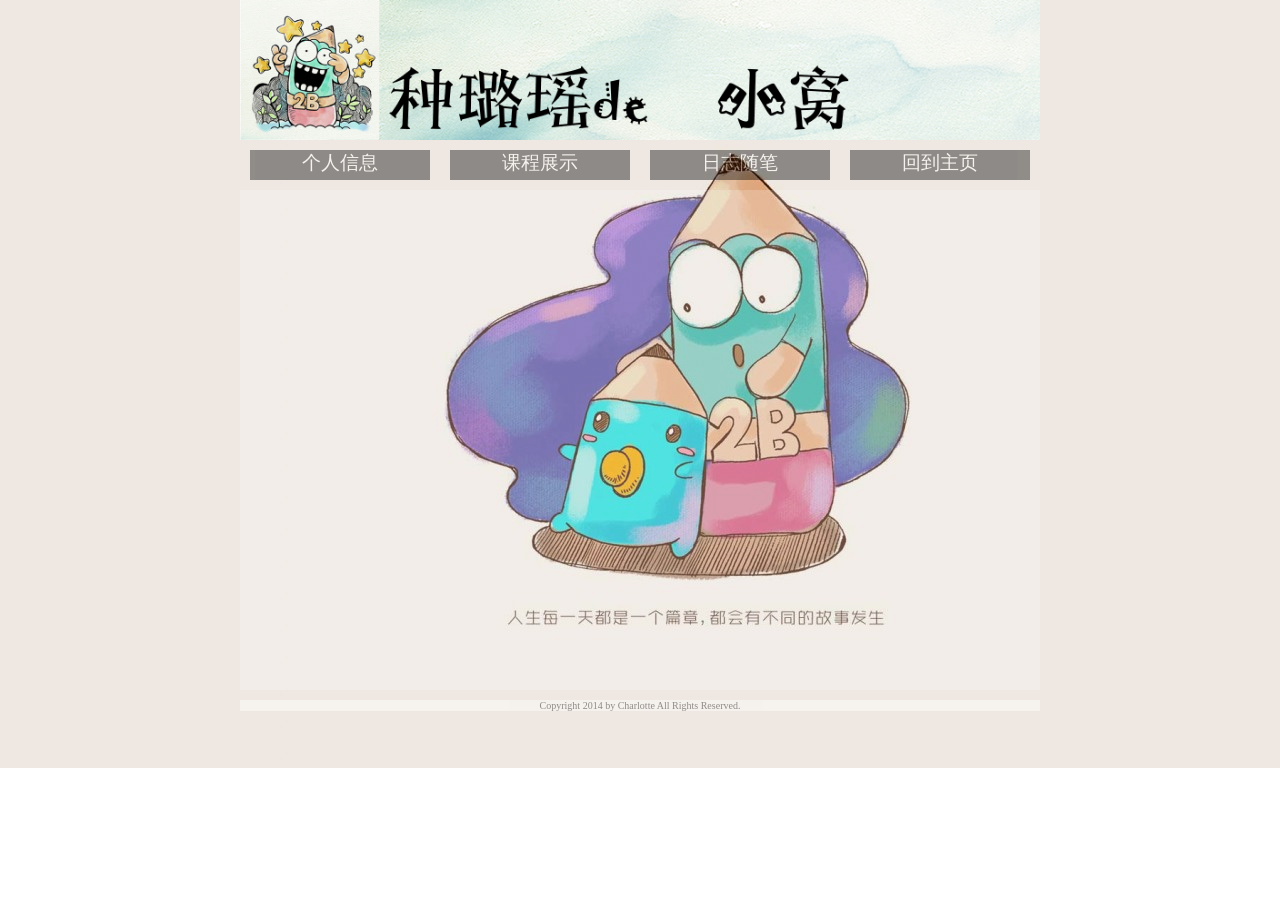
==== index.html @ 27cf4379 "no message" ====
<!DOCTYPE html>
<html>
<head>
	<title> My Page </title>
	<style>
		body
		{
			margin: 0px;
			padding: 0px;
			border: 0px;
			background-image: url(img/5.jpg);
			background-repeat: no-repeat;
			background-attachment: fixed;
		}
		div #container
		{
			margin: 0px;
			padding: 0px;
			width: 800px;
			height: 1200px;
			background: white;
			opacity: 0.4;
		}
		div #header
		{
			background-color:#999;
			margin: 0px;
			padding: 0px;
			width: 800px;
			height: 140px;
		}
		div #head
		{
			clear:both;
			color: white;
			margin-left: 0px;
			padding-top: 0px;
			border: 0px;
			font-family:"΢���ź�";
			font-size:26px;
			text-align:left;
		}
		div #contents
		{
			height: auto;
			margin: 0px;
			width: 800px;
		}
		div #nav
		{
			float: left;
			margin: 10px; 
			height: 30px;
			width: 180px;
			background: black;
			font-family: Verdana, Geneva, sans-serif;
			opacity: 0.4;
		}
		
		div #body
		{
			clear: both;
			height: 500px;
			color: black;
			margin-left: 0px;
			margin-right: 0px;
			width: 800px;
			text-align: left;
			font-size: 22px;
			background:rgba(255,255,255,0.2);
		}
		div #foot
		{
			color: black;
			font-family:"΢���ź�";
			font-size:10px;
			width: 800px;
			background: white;
			opacity: 0.4;
		}
		#nav a 
		{
			font-size: 19px;
			font-family: "΢���ź�";
			font-style: italic;
			font-style: normal;
			text-decoration:none;
			vertical-align: middle;
		}
    </style>
<meta charset="gb2312">
</head>
<body alink="#FFFFFF" vlink="#FFFFFF" link="#FFFFFF">
	<div id="container" align="center">
		<div id= "header">
    		<div id= "head">
        		<img src="img/7.jpg" height="140" width="800">
        	</div>
    	</div>
		<div id= "contents" align="center">
    		<div id="nav" align="center">
        		<a href="index1.html">������Ϣ</a>
        	</div>
        	<div id="nav"align="center">
            	<a href="index2.html">�γ�չʾ</a>
        	</div>
        	<div id="nav"align="center">
            	<a href="index3.html">��־���</a>
        	</div>
         	<div id="nav"align="center">
            	<a href="index.html">�ص���ҳ</a>
        	</div>
        </div>
		<div id="body">
      	</div>
        <div id="foot" align="center">
    		<p>Copyright 2014 by Charlotte All Rights Reserved.</p>
	</div>	
</body>
</html>
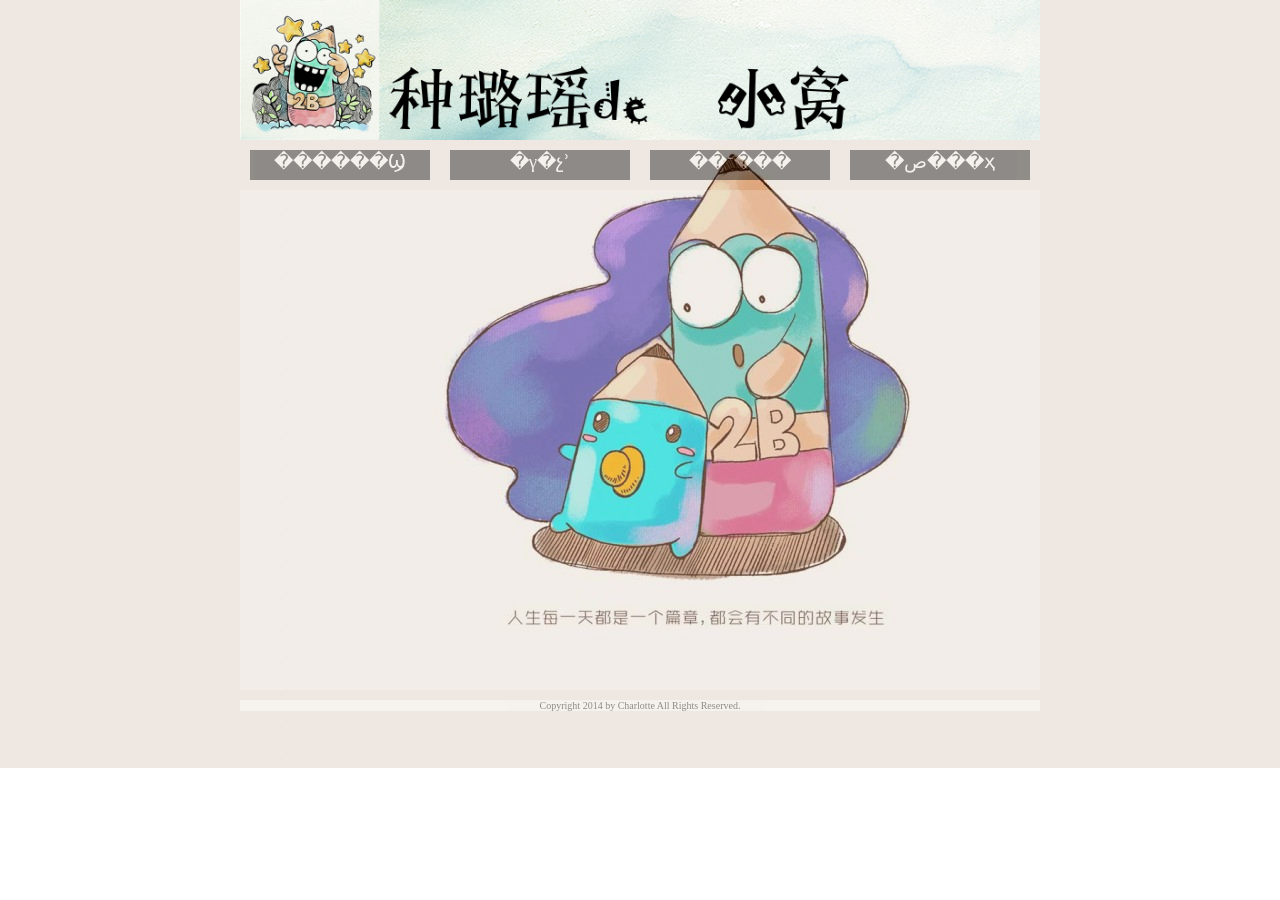
==== commit b6a54d5c: "no message" ====
--- a/index.html
+++ b/index.html
@@ -88,7 +88,8 @@
 			vertical-align: middle;
 		}
     </style>
-<meta charset="gb2312">
+    <meta charset="utf-8">
+    <meta charset="gb2312">
 </head>
 <body alink="#FFFFFF" vlink="#FFFFFF" link="#FFFFFF">
 	<div id="container" align="center">
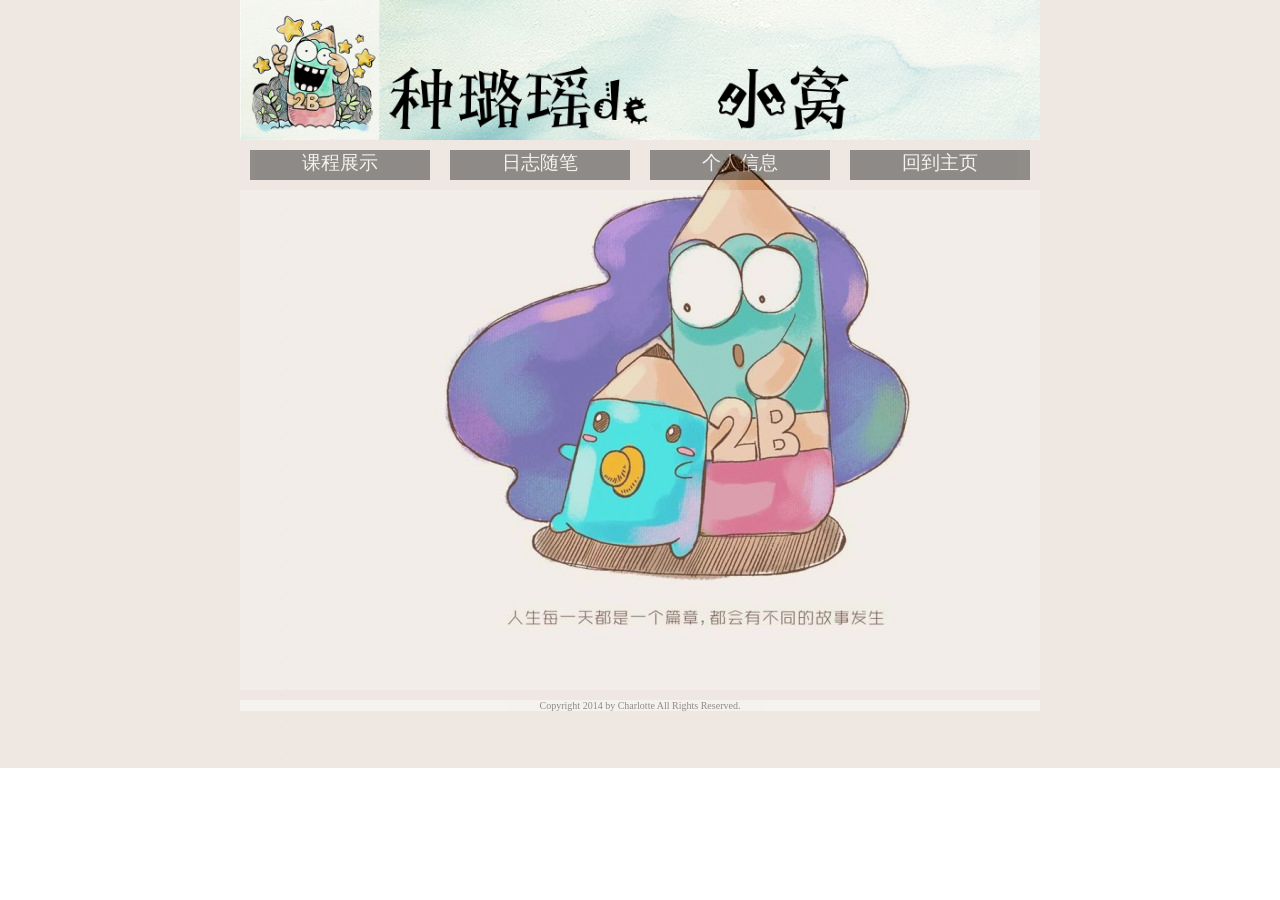
==== commit 1bf21382: "no message" ====
--- a/index.html
+++ b/index.html
@@ -36,7 +36,7 @@
 			margin-left: 0px;
 			padding-top: 0px;
 			border: 0px;
-			font-family:"΢���ź�";
+			font-family:"微软雅黑";
 			font-size:26px;
 			text-align:left;
 		}
@@ -72,7 +72,7 @@
 		div #foot
 		{
 			color: black;
-			font-family:"΢���ź�";
+			font-family:"微软雅黑";
 			font-size:10px;
 			width: 800px;
 			background: white;
@@ -81,7 +81,7 @@
 		#nav a 
 		{
 			font-size: 19px;
-			font-family: "΢���ź�";
+			font-family: "微软雅黑";
 			font-style: italic;
 			font-style: normal;
 			text-decoration:none;
@@ -99,17 +99,17 @@
         	</div>
     	</div>
 		<div id= "contents" align="center">
-    		<div id="nav" align="center">
-        		<a href="index1.html">������Ϣ</a>
+        	<div id="nav"align="center">
+            	<a href="index2.html">课程展示</a>
         	</div>
         	<div id="nav"align="center">
-            	<a href="index2.html">�γ�չʾ</a>
+            	<a href="index3.html">日志随笔</a>
         	</div>
-        	<div id="nav"align="center">
-            	<a href="index3.html">��־���</a>
+            <div id="nav" align="center">
+        		<a href="index1.html">个人信息</a>
         	</div>
          	<div id="nav"align="center">
-            	<a href="index.html">�ص���ҳ</a>
+            	<a href="index.html">回到主页</a>
         	</div>
         </div>
 		<div id="body">
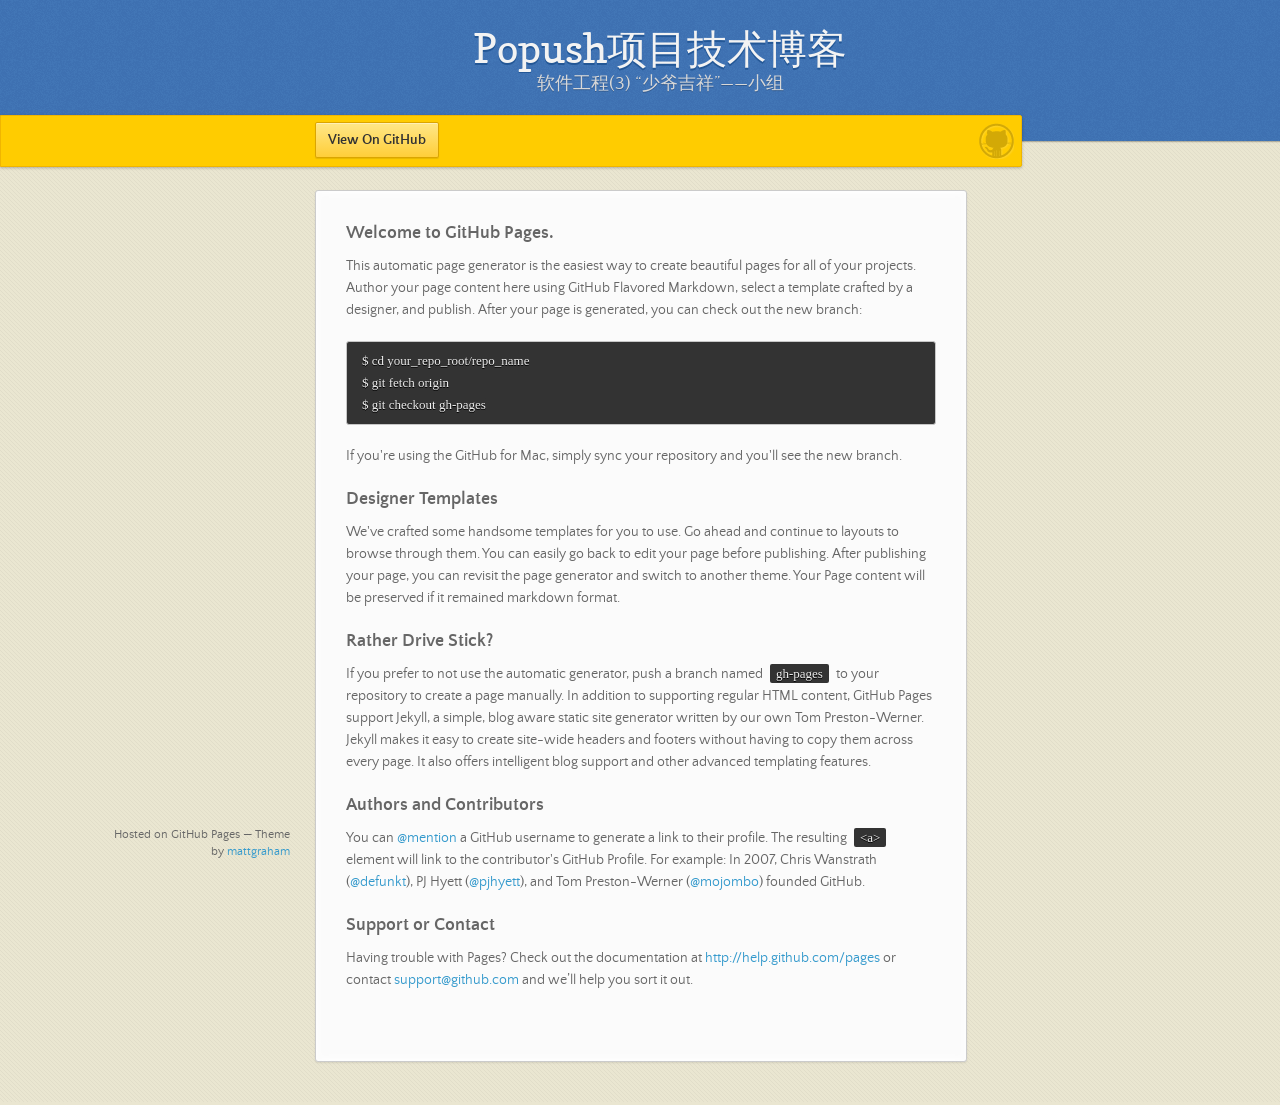
==== commit 8ebe6397: "Replace master branch with page content via GitHub" ====
--- a/index.html
+++ b/index.html
@@ -1,124 +1,74 @@
-<!DOCTYPE html>
+<!doctype html>
 <html>
-<head>
-	<title> My Page </title>
-	<style>
-		body
-		{
-			margin: 0px;
-			padding: 0px;
-			border: 0px;
-			background-image: url(img/5.jpg);
-			background-repeat: no-repeat;
-			background-attachment: fixed;
-		}
-		div #container
-		{
-			margin: 0px;
-			padding: 0px;
-			width: 800px;
-			height: 1200px;
-			background: white;
-			opacity: 0.4;
-		}
-		div #header
-		{
-			background-color:#999;
-			margin: 0px;
-			padding: 0px;
-			width: 800px;
-			height: 140px;
-		}
-		div #head
-		{
-			clear:both;
-			color: white;
-			margin-left: 0px;
-			padding-top: 0px;
-			border: 0px;
-			font-family:"微软雅黑";
-			font-size:26px;
-			text-align:left;
-		}
-		div #contents
-		{
-			height: auto;
-			margin: 0px;
-			width: 800px;
-		}
-		div #nav
-		{
-			float: left;
-			margin: 10px; 
-			height: 30px;
-			width: 180px;
-			background: black;
-			font-family: Verdana, Geneva, sans-serif;
-			opacity: 0.4;
-		}
-		
-		div #body
-		{
-			clear: both;
-			height: 500px;
-			color: black;
-			margin-left: 0px;
-			margin-right: 0px;
-			width: 800px;
-			text-align: left;
-			font-size: 22px;
-			background:rgba(255,255,255,0.2);
-		}
-		div #foot
-		{
-			color: black;
-			font-family:"微软雅黑";
-			font-size:10px;
-			width: 800px;
-			background: white;
-			opacity: 0.4;
-		}
-		#nav a 
-		{
-			font-size: 19px;
-			font-family: "微软雅黑";
-			font-style: italic;
-			font-style: normal;
-			text-decoration:none;
-			vertical-align: middle;
-		}
-    </style>
+  <head>
     <meta charset="utf-8">
-    <meta charset="gb2312">
-</head>
-<body alink="#FFFFFF" vlink="#FFFFFF" link="#FFFFFF">
-	<div id="container" align="center">
-		<div id= "header">
-    		<div id= "head">
-        		<img src="img/7.jpg" height="140" width="800">
-        	</div>
-    	</div>
-		<div id= "contents" align="center">
-        	<div id="nav"align="center">
-            	<a href="index2.html">课程展示</a>
-        	</div>
-        	<div id="nav"align="center">
-            	<a href="index3.html">日志随笔</a>
-        	</div>
-            <div id="nav" align="center">
-        		<a href="index1.html">个人信息</a>
-        	</div>
-         	<div id="nav"align="center">
-            	<a href="index.html">回到主页</a>
-        	</div>
-        </div>
-		<div id="body">
-      	</div>
-        <div id="foot" align="center">
-    		<p>Copyright 2014 by Charlotte All Rights Reserved.</p>
-	</div>	
-</body>
-</html>
+    <meta http-equiv="X-UA-Compatible" content="chrome=1">
+    <title>Popush项目技术博客 by cocolotte</title>
+    <link rel="stylesheet" href="stylesheets/styles.css">
+    <link rel="stylesheet" href="stylesheets/pygment_trac.css">
+    <script src="https://ajax.googleapis.com/ajax/libs/jquery/1.7.1/jquery.min.js"></script>
+    <script src="javascripts/main.js"></script>
+    <!--[if lt IE 9]>
+      <script src="//html5shiv.googlecode.com/svn/trunk/html5.js"></script>
+    <![endif]-->
+    <meta name="viewport" content="width=device-width, initial-scale=1, user-scalable=no">
 
+  </head>
+  <body>
 
+      <header>
+        <h1>Popush项目技术博客</h1>
+        <p>软件工程(3)    “少爷吉祥”——小组</p>
+      </header>
 
+      <div id="banner">
+        <span id="logo"></span>
+
+        <a href="https://github.com/cocolotte" class="button fork"><strong>View On GitHub</strong></a>
+      </div><!-- end banner -->
+
+    <div class="wrapper">
+      <nav>
+        <ul></ul>
+      </nav>
+      <section>
+        <h3>
+<a name="welcome-to-github-pages" class="anchor" href="#welcome-to-github-pages"><span class="octicon octicon-link"></span></a>Welcome to GitHub Pages.</h3>
+
+<p>This automatic page generator is the easiest way to create beautiful pages for all of your projects. Author your page content here using GitHub Flavored Markdown, select a template crafted by a designer, and publish. After your page is generated, you can check out the new branch:</p>
+
+<pre><code>$ cd your_repo_root/repo_name
+$ git fetch origin
+$ git checkout gh-pages
+</code></pre>
+
+<p>If you're using the GitHub for Mac, simply sync your repository and you'll see the new branch.</p>
+
+<h3>
+<a name="designer-templates" class="anchor" href="#designer-templates"><span class="octicon octicon-link"></span></a>Designer Templates</h3>
+
+<p>We've crafted some handsome templates for you to use. Go ahead and continue to layouts to browse through them. You can easily go back to edit your page before publishing. After publishing your page, you can revisit the page generator and switch to another theme. Your Page content will be preserved if it remained markdown format.</p>
+
+<h3>
+<a name="rather-drive-stick" class="anchor" href="#rather-drive-stick"><span class="octicon octicon-link"></span></a>Rather Drive Stick?</h3>
+
+<p>If you prefer to not use the automatic generator, push a branch named <code>gh-pages</code> to your repository to create a page manually. In addition to supporting regular HTML content, GitHub Pages support Jekyll, a simple, blog aware static site generator written by our own Tom Preston-Werner. Jekyll makes it easy to create site-wide headers and footers without having to copy them across every page. It also offers intelligent blog support and other advanced templating features.</p>
+
+<h3>
+<a name="authors-and-contributors" class="anchor" href="#authors-and-contributors"><span class="octicon octicon-link"></span></a>Authors and Contributors</h3>
+
+<p>You can <a href="https://github.com/blog/821" class="user-mention">@mention</a> a GitHub username to generate a link to their profile. The resulting <code>&lt;a&gt;</code> element will link to the contributor's GitHub Profile. For example: In 2007, Chris Wanstrath (<a href="https://github.com/defunkt" class="user-mention">@defunkt</a>), PJ Hyett (<a href="https://github.com/pjhyett" class="user-mention">@pjhyett</a>), and Tom Preston-Werner (<a href="https://github.com/mojombo" class="user-mention">@mojombo</a>) founded GitHub.</p>
+
+<h3>
+<a name="support-or-contact" class="anchor" href="#support-or-contact"><span class="octicon octicon-link"></span></a>Support or Contact</h3>
+
+<p>Having trouble with Pages? Check out the documentation at <a href="http://help.github.com/pages">http://help.github.com/pages</a> or contact <a href="mailto:support@github.com">support@github.com</a> and we’ll help you sort it out.</p>
+      </section>
+      <footer>
+        <p><small>Hosted on GitHub Pages &mdash; Theme by <a href="https://twitter.com/michigangraham">mattgraham</a></small></p>
+      </footer>
+    </div>
+    <!--[if !IE]><script>fixScale(document);</script><![endif]-->
+    
+  </body>
+</html>
--- a/stylesheets/styles.css
+++ b/stylesheets/styles.css
@@ -0,0 +1,1010 @@
+/*
+Leap Day for GitHub Pages
+by Matt Graham
+*/
+@font-face {
+  font-family: 'Quattrocento Sans';
+  src: url("../fonts/quattrocentosans-bold-webfont.eot");
+  src: url("../fonts/quattrocentosans-bold-webfont.eot?#iefix") format("embedded-opentype"), url("../fonts/quattrocentosans-bold-webfont.woff") format("woff"), url("../fonts/quattrocentosans-bold-webfont.ttf") format("truetype"), url("../fonts/quattrocentosans-bold-webfont.svg#QuattrocentoSansBold") format("svg");
+  font-weight: bold;
+  font-style: normal;
+}
+
+@font-face {
+  font-family: 'Quattrocento Sans';
+  src: url("../fonts/quattrocentosans-bolditalic-webfont.eot");
+  src: url("../fonts/quattrocentosans-bolditalic-webfont.eot?#iefix") format("embedded-opentype"), url("../fonts/quattrocentosans-bolditalic-webfont.woff") format("woff"), url("../fonts/quattrocentosans-bolditalic-webfont.ttf") format("truetype"), url("../fonts/quattrocentosans-bolditalic-webfont.svg#QuattrocentoSansBoldItalic") format("svg");
+  font-weight: bold;
+  font-style: italic;
+}
+
+@font-face {
+  font-family: 'Quattrocento Sans';
+  src: url("../fonts/quattrocentosans-italic-webfont.eot");
+  src: url("../fonts/quattrocentosans-italic-webfont.eot?#iefix") format("embedded-opentype"), url("../fonts/quattrocentosans-italic-webfont.woff") format("woff"), url("../fonts/quattrocentosans-italic-webfont.ttf") format("truetype"), url("../fonts/quattrocentosans-italic-webfont.svg#QuattrocentoSansItalic") format("svg");
+  font-weight: normal;
+  font-style: italic;
+}
+
+@font-face {
+  font-family: 'Quattrocento Sans';
+  src: url("../fonts/quattrocentosans-regular-webfont.eot");
+  src: url("../fonts/quattrocentosans-regular-webfont.eot?#iefix") format("embedded-opentype"), url("../fonts/quattrocentosans-regular-webfont.woff") format("woff"), url("../fonts/quattrocentosans-regular-webfont.ttf") format("truetype"), url("../fonts/quattrocentosans-regular-webfont.svg#QuattrocentoSansRegular") format("svg");
+  font-weight: normal;
+  font-style: normal;
+}
+
+@font-face {
+  font-family: 'Copse';
+  src: url("../fonts/copse-regular-webfont.eot");
+  src: url("../fonts/copse-regular-webfont.eot?#iefix") format("embedded-opentype"), url("../fonts/copse-regular-webfont.woff") format("woff"), url("../fonts/copse-regular-webfont.ttf") format("truetype"), url("../fonts/copse-regular-webfont.svg#CopseRegular") format("svg");
+  font-weight: normal;
+  font-style: normal;
+}
+
+/* normalize.css 2012-02-07T12:37 UTC - http://github.com/necolas/normalize.css */
+/* =============================================================================
+   HTML5 display definitions
+   ========================================================================== */
+/*
+ * Corrects block display not defined in IE6/7/8/9 & FF3
+ */
+article,
+aside,
+details,
+figcaption,
+figure,
+footer,
+header,
+hgroup,
+nav,
+section,
+summary {
+  display: block;
+}
+
+/*
+ * Corrects inline-block display not defined in IE6/7/8/9 & FF3
+ */
+audio,
+canvas,
+video {
+  display: inline-block;
+  *display: inline;
+  *zoom: 1;
+}
+
+/*
+ * Prevents modern browsers from displaying 'audio' without controls
+ */
+audio:not([controls]) {
+  display: none;
+}
+
+/*
+ * Addresses styling for 'hidden' attribute not present in IE7/8/9, FF3, S4
+ * Known issue: no IE6 support
+ */
+[hidden] {
+  display: none;
+}
+
+/* =============================================================================
+   Base
+   ========================================================================== */
+/*
+ * 1. Corrects text resizing oddly in IE6/7 when body font-size is set using em units
+ *    http://clagnut.com/blog/348/#c790
+ * 2. Prevents iOS text size adjust after orientation change, without disabling user zoom
+ *    www.456bereastreet.com/archive/201012/controlling_text_size_in_safari_for_ios_without_disabling_user_zoom/
+ */
+html {
+  font-size: 100%;
+  /* 1 */
+  -webkit-text-size-adjust: 100%;
+  /* 2 */
+  -ms-text-size-adjust: 100%;
+  /* 2 */
+}
+
+/*
+ * Addresses font-family inconsistency between 'textarea' and other form elements.
+ */
+html,
+button,
+input,
+select,
+textarea {
+  font-family: sans-serif;
+}
+
+/*
+ * Addresses margins handled incorrectly in IE6/7
+ */
+body {
+  margin: 0;
+}
+
+/* =============================================================================
+   Links
+   ========================================================================== */
+/*
+ * Addresses outline displayed oddly in Chrome
+ */
+a:focus {
+  outline: thin dotted;
+}
+
+/*
+ * Improves readability when focused and also mouse hovered in all browsers
+ * people.opera.com/patrickl/experiments/keyboard/test
+ */
+a:hover,
+a:active {
+  outline: 0;
+}
+
+/* =============================================================================
+   Typography
+   ========================================================================== */
+/*
+ * Addresses font sizes and margins set differently in IE6/7
+ * Addresses font sizes within 'section' and 'article' in FF4+, Chrome, S5
+ */
+h1 {
+  font-size: 2em;
+  margin: 0.67em 0;
+}
+
+h2 {
+  font-size: 1.5em;
+  margin: 0.83em 0;
+}
+
+h3 {
+  font-size: 1.17em;
+  margin: 1em 0;
+}
+
+h4 {
+  font-size: 1em;
+  margin: 1.33em 0;
+}
+
+h5 {
+  font-size: 0.83em;
+  margin: 1.67em 0;
+}
+
+h6 {
+  font-size: 0.75em;
+  margin: 2.33em 0;
+}
+
+/*
+ * Addresses styling not present in IE7/8/9, S5, Chrome
+ */
+abbr[title] {
+  border-bottom: 1px dotted;
+}
+
+/*
+ * Addresses style set to 'bolder' in FF3+, S4/5, Chrome
+*/
+b,
+strong {
+  font-weight: bold;
+}
+
+blockquote {
+  margin: 1em 40px;
+}
+
+/*
+ * Addresses styling not present in S5, Chrome
+ */
+dfn {
+  font-style: italic;
+}
+
+/*
+ * Addresses styling not present in IE6/7/8/9
+ */
+mark {
+  background: #ff0;
+  color: #000;
+}
+
+/*
+ * Addresses margins set differently in IE6/7
+ */
+p,
+pre {
+  margin: 1em 0;
+}
+
+/*
+ * Corrects font family set oddly in IE6, S4/5, Chrome
+ * en.wikipedia.org/wiki/User:Davidgothberg/Test59
+ */
+pre,
+code,
+kbd,
+samp {
+  font-family: monospace, serif;
+  _font-family: 'courier new', monospace;
+  font-size: 1em;
+}
+
+/*
+ * 1. Addresses CSS quotes not supported in IE6/7
+ * 2. Addresses quote property not supported in S4
+ */
+/* 1 */
+q {
+  quotes: none;
+}
+
+/* 2 */
+q:before,
+q:after {
+  content: '';
+  content: none;
+}
+
+small {
+  font-size: 75%;
+}
+
+/*
+ * Prevents sub and sup affecting line-height in all browsers
+ * gist.github.com/413930
+ */
+sub,
+sup {
+  font-size: 75%;
+  line-height: 0;
+  position: relative;
+  vertical-align: baseline;
+}
+
+sup {
+  top: -0.5em;
+}
+
+sub {
+  bottom: -0.25em;
+}
+
+/* =============================================================================
+   Lists
+   ========================================================================== */
+/*
+ * Addresses margins set differently in IE6/7
+ */
+dl,
+menu,
+ol,
+ul {
+  margin: 1em 0;
+}
+
+dd {
+  margin: 0 0 0 40px;
+}
+
+/*
+ * Addresses paddings set differently in IE6/7
+ */
+menu,
+ol,
+ul {
+  padding: 0 0 0 40px;
+}
+
+/*
+ * Corrects list images handled incorrectly in IE7
+ */
+nav ul,
+nav ol {
+  list-style: none;
+  list-style-image: none;
+}
+
+/* =============================================================================
+   Embedded content
+   ========================================================================== */
+/*
+ * 1. Removes border when inside 'a' element in IE6/7/8/9, FF3
+ * 2. Improves image quality when scaled in IE7
+ *    code.flickr.com/blog/2008/11/12/on-ui-quality-the-little-things-client-side-image-resizing/
+ */
+img {
+  border: 0;
+  /* 1 */
+  -ms-interpolation-mode: bicubic;
+  /* 2 */
+}
+
+/*
+ * Corrects overflow displayed oddly in IE9
+ */
+svg:not(:root) {
+  overflow: hidden;
+}
+
+/* =============================================================================
+   Figures
+   ========================================================================== */
+/*
+ * Addresses margin not present in IE6/7/8/9, S5, O11
+ */
+figure {
+  margin: 0;
+}
+
+/* =============================================================================
+   Forms
+   ========================================================================== */
+/*
+ * Corrects margin displayed oddly in IE6/7
+ */
+form {
+  margin: 0;
+}
+
+/*
+ * Define consistent border, margin, and padding
+ */
+fieldset {
+  border: 1px solid #c0c0c0;
+  margin: 0 2px;
+  padding: 0.35em 0.625em 0.75em;
+}
+
+/*
+ * 1. Corrects color not being inherited in IE6/7/8/9
+ * 2. Corrects text not wrapping in FF3 
+ * 3. Corrects alignment displayed oddly in IE6/7
+ */
+legend {
+  border: 0;
+  /* 1 */
+  padding: 0;
+  white-space: normal;
+  /* 2 */
+  *margin-left: -7px;
+  /* 3 */
+}
+
+/*
+ * 1. Corrects font size not being inherited in all browsers
+ * 2. Addresses margins set differently in IE6/7, FF3+, S5, Chrome
+ * 3. Improves appearance and consistency in all browsers
+ */
+button,
+input,
+select,
+textarea {
+  font-size: 100%;
+  /* 1 */
+  margin: 0;
+  /* 2 */
+  vertical-align: baseline;
+  /* 3 */
+  *vertical-align: middle;
+  /* 3 */
+}
+
+/*
+ * Addresses FF3/4 setting line-height on 'input' using !important in the UA stylesheet
+ */
+button,
+input {
+  line-height: normal;
+  /* 1 */
+}
+
+/*
+ * 1. Improves usability and consistency of cursor style between image-type 'input' and others
+ * 2. Corrects inability to style clickable 'input' types in iOS
+ * 3. Removes inner spacing in IE7 without affecting normal text inputs
+ *    Known issue: inner spacing remains in IE6
+ */
+button,
+input[type="button"],
+input[type="reset"],
+input[type="submit"] {
+  cursor: pointer;
+  /* 1 */
+  -webkit-appearance: button;
+  /* 2 */
+  *overflow: visible;
+  /* 3 */
+}
+
+/*
+ * Re-set default cursor for disabled elements
+ */
+button[disabled],
+input[disabled] {
+  cursor: default;
+}
+
+/*
+ * 1. Addresses box sizing set to content-box in IE8/9
+ * 2. Removes excess padding in IE8/9
+ * 3. Removes excess padding in IE7
+      Known issue: excess padding remains in IE6
+ */
+input[type="checkbox"],
+input[type="radio"] {
+  box-sizing: border-box;
+  /* 1 */
+  padding: 0;
+  /* 2 */
+  *height: 13px;
+  /* 3 */
+  *width: 13px;
+  /* 3 */
+}
+
+/*
+ * 1. Addresses appearance set to searchfield in S5, Chrome
+ * 2. Addresses box-sizing set to border-box in S5, Chrome (include -moz to future-proof)
+ */
+input[type="search"] {
+  -webkit-appearance: textfield;
+  /* 1 */
+  -moz-box-sizing: content-box;
+  -webkit-box-sizing: content-box;
+  /* 2 */
+  box-sizing: content-box;
+}
+
+/*
+ * Removes inner padding and search cancel button in S5, Chrome on OS X
+ */
+input[type="search"]::-webkit-search-decoration,
+input[type="search"]::-webkit-search-cancel-button {
+  -webkit-appearance: none;
+}
+
+/*
+ * Removes inner padding and border in FF3+
+ * www.sitepen.com/blog/2008/05/14/the-devils-in-the-details-fixing-dojos-toolbar-buttons/
+ */
+button::-moz-focus-inner,
+input::-moz-focus-inner {
+  border: 0;
+  padding: 0;
+}
+
+/*
+ * 1. Removes default vertical scrollbar in IE6/7/8/9
+ * 2. Improves readability and alignment in all browsers
+ */
+textarea {
+  overflow: auto;
+  /* 1 */
+  vertical-align: top;
+  /* 2 */
+}
+
+/* =============================================================================
+   Tables
+   ========================================================================== */
+/*
+ * Remove most spacing between table cells
+ */
+table {
+  border-collapse: collapse;
+  border-spacing: 0;
+}
+
+body {
+  font: 14px/22px "Quattrocento Sans", "Helvetica Neue", Helvetica, Arial, sans-serif;
+  color: #666;
+  font-weight: 300;
+  margin: 0px;
+  padding: 0px 0 20px 0px;
+  background: url(../images/body-background.png) #eae6d1;
+}
+
+h1, h2, h3, h4, h5, h6 {
+  color: #333;
+  margin: 0 0 10px;
+}
+
+p, ul, ol, table, pre, dl {
+  margin: 0 0 20px;
+}
+
+h1, h2, h3 {
+  line-height: 1.1;
+}
+
+h1 {
+  font-size: 28px;
+}
+
+h2 {
+  font-size: 24px;
+  color: #393939;
+}
+
+h3, h4, h5, h6 {
+  color: #666666;
+}
+
+h3 {
+  font-size: 18px;
+  line-height: 24px;
+}
+
+a {
+  color: #3399cc;
+  font-weight: 400;
+  text-decoration: none;
+}
+
+a small {
+  font-size: 11px;
+  color: #666;
+  margin-top: -0.6em;
+  display: block;
+}
+
+ul {
+  list-style-image: url("../images/bullet.png");
+}
+
+strong {
+  font-weight: bold;
+  color: #333;
+}
+
+.wrapper {
+  width: 650px;
+  margin: 0 auto;
+  position: relative;
+}
+
+section img {
+  max-width: 100%;
+}
+
+blockquote {
+  border-left: 1px solid #ffcc00;
+  margin: 0;
+  padding: 0 0 0 20px;
+  font-style: italic;
+}
+
+code {
+  font-family: "Lucida Sans", Monaco, Bitstream Vera Sans Mono, Lucida Console, Terminal;
+  font-size: 13px;
+  color: #efefef;
+  text-shadow: 0px 1px 0px #000;
+  margin: 0 4px;
+  padding: 2px 6px;
+  background: #333;
+  -moz-border-radius: 2px;
+  -webkit-border-radius: 2px;
+  -o-border-radius: 2px;
+  -ms-border-radius: 2px;
+  -khtml-border-radius: 2px;
+  border-radius: 2px;
+}
+
+pre {
+  padding: 8px 15px;
+  background: #333333;
+  -moz-border-radius: 3px;
+  -webkit-border-radius: 3px;
+  -o-border-radius: 3px;
+  -ms-border-radius: 3px;
+  -khtml-border-radius: 3px;
+  border-radius: 3px;
+  border: 1px solid #c7c7c7;
+  overflow: auto;
+  overflow-y: hidden;
+}
+pre code {
+  margin: 0px;
+  padding: 0px;
+}
+
+table {
+  width: 100%;
+  border-collapse: collapse;
+}
+
+th {
+  text-align: left;
+  padding: 5px 10px;
+  border-bottom: 1px solid #e5e5e5;
+  color: #444;
+}
+
+td {
+  text-align: left;
+  padding: 5px 10px;
+  border-bottom: 1px solid #e5e5e5;
+  border-right: 1px solid #ffcc00;
+}
+td:first-child {
+  border-left: 1px solid #ffcc00;
+}
+
+hr {
+  border: 0;
+  outline: none;
+  height: 11px;
+  background: transparent url("../images/hr.gif") center center repeat-x;
+  margin: 0 0 20px;
+}
+
+dt {
+  color: #444;
+  font-weight: 700;
+}
+
+header {
+  padding: 25px 20px 40px 20px;
+  margin: 0;
+  position: fixed;
+  top: 0;
+  left: 0;
+  right: 0;
+  width: 100%;
+  text-align: center;
+  background: url(../images/background.png) #4276b6;
+  -moz-box-shadow: 1px 0px 2px rgba(0, 0, 0, 0.75);
+  -webkit-box-shadow: 1px 0px 2px rgba(0, 0, 0, 0.75);
+  -o-box-shadow: 1px 0px 2px rgba(0, 0, 0, 0.75);
+  box-shadow: 1px 0px 2px rgba(0, 0, 0, 0.75);
+  z-index: 99;
+  -webkit-font-smoothing: antialiased;
+  min-height: 76px;
+}
+header h1 {
+  font: 40px/48px "Copse", "Helvetica Neue", Helvetica, Arial, sans-serif;
+  color: #f3f3f3;
+  text-shadow: 0px 2px 0px #235796;
+  margin: 0px;
+  white-space: nowrap;
+  overflow: hidden;
+  text-overflow: ellipsis;
+  -o-text-overflow: ellipsis;
+  -ms-text-overflow: ellipsis;
+}
+header p {
+  color: #d8d8d8;
+  text-shadow: rgba(0, 0, 0, 0.2) 0 1px 0;
+  font-size: 18px;
+  margin: 0px;
+}
+
+#banner {
+  z-index: 100;
+  left: 0;
+  right: 50%;
+  height: 50px;
+  margin-right: -382px;
+  position: fixed;
+  top: 115px;
+  background: #ffcc00;
+  border: 1px solid #f0b500;
+  -moz-box-shadow: 0px 1px 3px rgba(0, 0, 0, 0.25);
+  -webkit-box-shadow: 0px 1px 3px rgba(0, 0, 0, 0.25);
+  -o-box-shadow: 0px 1px 3px rgba(0, 0, 0, 0.25);
+  box-shadow: 0px 1px 3px rgba(0, 0, 0, 0.25);
+  -moz-border-radius: 0px 2px 2px 0px;
+  -webkit-border-radius: 0px 2px 2px 0px;
+  -o-border-radius: 0px 2px 2px 0px;
+  -ms-border-radius: 0px 2px 2px 0px;
+  -khtml-border-radius: 0px 2px 2px 0px;
+  border-radius: 0px 2px 2px 0px;
+  padding-right: 10px;
+}
+#banner .button {
+  border: 1px solid #dba500;
+  background: -webkit-gradient(linear, 50% 0%, 50% 100%, color-stop(0%, #ffe788), color-stop(100%, #ffce38));
+  background: -webkit-linear-gradient(#ffe788, #ffce38);
+  background: -moz-linear-gradient(#ffe788, #ffce38);
+  background: -o-linear-gradient(#ffe788, #ffce38);
+  background: -ms-linear-gradient(#ffe788, #ffce38);
+  background: linear-gradient(#ffe788, #ffce38);
+  -moz-border-radius: 2px;
+  -webkit-border-radius: 2px;
+  -o-border-radius: 2px;
+  -ms-border-radius: 2px;
+  -khtml-border-radius: 2px;
+  border-radius: 2px;
+  -moz-box-shadow: inset 0px 1px 0px rgba(255, 255, 255, 0.4), 0px 1px 1px rgba(0, 0, 0, 0.1);
+  -webkit-box-shadow: inset 0px 1px 0px rgba(255, 255, 255, 0.4), 0px 1px 1px rgba(0, 0, 0, 0.1);
+  -o-box-shadow: inset 0px 1px 0px rgba(255, 255, 255, 0.4), 0px 1px 1px rgba(0, 0, 0, 0.1);
+  box-shadow: inset 0px 1px 0px rgba(255, 255, 255, 0.4), 0px 1px 1px rgba(0, 0, 0, 0.1);
+  background-color: #FFE788;
+  margin-left: 5px;
+  padding: 10px 12px;
+  margin-top: 6px;
+  line-height: 14px;
+  font-size: 14px;
+  color: #333;
+  font-weight: bold;
+  display: inline-block;
+  text-align: center;
+}
+#banner .button:hover {
+  background: -webkit-gradient(linear, 50% 0%, 50% 100%, color-stop(0%, #ffe788), color-stop(100%, #ffe788));
+  background: -webkit-linear-gradient(#ffe788, #ffe788);
+  background: -moz-linear-gradient(#ffe788, #ffe788);
+  background: -o-linear-gradient(#ffe788, #ffe788);
+  background: -ms-linear-gradient(#ffe788, #ffe788);
+  background: linear-gradient(#ffe788, #ffe788);
+  background-color: #ffeca0;
+}
+#banner .fork {
+  position: fixed;
+  left: 50%;
+  margin-left: -325px;
+  padding: 10px 12px;
+  margin-top: 6px;
+  line-height: 14px;
+  font-size: 14px;
+  background-color: #FFE788;
+}
+#banner .downloads {
+  float: right;
+  margin: 0 45px 0 0;
+}
+#banner .downloads span {
+  float: left;
+  line-height: 52px;
+  font-size: 90%;
+  color: #9d7f0d;
+  text-transform: uppercase;
+  text-shadow: rgba(255, 255, 255, 0.2) 0 1px 0;
+}
+#banner ul {
+  list-style: none;
+  height: 40px;
+  padding: 0;
+  float: left;
+  margin-left: 10px;
+}
+#banner ul li {
+  display: inline;
+}
+#banner ul li a.button {
+  background-color: #FFE788;
+}
+#banner #logo {
+  position: absolute;
+  height: 36px;
+  width: 36px;
+  right: 7px;
+  top: 7px;
+  display: block;
+  background: url(../images/octocat-logo.png);
+}
+
+section {
+  width: 590px;
+  padding: 30px 30px 50px 30px;
+  margin: 20px 0;
+  margin-top: 190px;
+  position: relative;
+  background: #fbfbfb;
+  -moz-border-radius: 3px;
+  -webkit-border-radius: 3px;
+  -o-border-radius: 3px;
+  -ms-border-radius: 3px;
+  -khtml-border-radius: 3px;
+  border-radius: 3px;
+  border: 1px solid #cbcbcb;
+  -moz-box-shadow: 0px 1px 2px rgba(0, 0, 0, 0.09), inset 0px 0px 2px 2px rgba(255, 255, 255, 0.5), inset 0 0 5px 5px rgba(255, 255, 255, 0.4);
+  -webkit-box-shadow: 0px 1px 2px rgba(0, 0, 0, 0.09), inset 0px 0px 2px 2px rgba(255, 255, 255, 0.5), inset 0 0 5px 5px rgba(255, 255, 255, 0.4);
+  -o-box-shadow: 0px 1px 2px rgba(0, 0, 0, 0.09), inset 0px 0px 2px 2px rgba(255, 255, 255, 0.5), inset 0 0 5px 5px rgba(255, 255, 255, 0.4);
+  box-shadow: 0px 1px 2px rgba(0, 0, 0, 0.09), inset 0px 0px 2px 2px rgba(255, 255, 255, 0.5), inset 0 0 5px 5px rgba(255, 255, 255, 0.4);
+}
+
+small {
+  font-size: 12px;
+}
+
+nav {
+  width: 230px;
+  position: fixed;
+  top: 220px;
+  left: 50%;
+  margin-left: -580px;
+  text-align: right;
+}
+nav ul {
+  list-style: none;
+  list-style-image: none;
+  font-size: 14px;
+  line-height: 24px;
+}
+nav ul li {
+  padding: 5px 0px;
+  line-height: 16px;
+}
+nav ul li.tag-h1 {
+  font-size: 1.2em;
+}
+nav ul li.tag-h1 a {
+  font-weight: bold;
+  color: #333;
+}
+nav ul li.tag-h2 + .tag-h1 {
+  margin-top: 10px;
+}
+nav ul a {
+  color: #666;
+}
+nav ul a:hover {
+  color: #999;
+}
+
+footer {
+  width: 180px;
+  position: fixed;
+  left: 50%;
+  margin-left: -530px;
+  bottom: 20px;
+  text-align: right;
+  line-height: 16px;
+}
+
+@media print, screen and (max-width: 1060px) {
+  div.wrapper {
+    width: auto;
+    margin: 0;
+  }
+
+  nav {
+    display: none;
+  }
+
+  header, section, footer {
+    float: none;
+  }
+  header h1, section h1, footer h1 {
+    white-space: nowrap;
+    overflow: hidden;
+    text-overflow: ellipsis;
+    -o-text-overflow: ellipsis;
+    -ms-text-overflow: ellipsis;
+  }
+
+  #banner {
+    width: 100%;
+  }
+  #banner .downloads {
+    margin-right: 60px;
+  }
+  #banner #logo {
+    margin-right: 15px;
+  }
+
+  section {
+    border: 1px solid #e5e5e5;
+    border-width: 1px 0;
+    padding: 20px auto;
+    margin: 190px auto 20px;
+    max-width: 600px;
+  }
+
+  footer {
+    text-align: center;
+    margin: 20px auto;
+    position: relative;
+    left: auto;
+    bottom: auto;
+    width: auto;
+  }
+}
+@media print, screen and (max-width: 720px) {
+  body {
+    word-wrap: break-word;
+  }
+
+  header {
+    padding: 20px 20px;
+    margin: 0;
+  }
+  header h1 {
+    font-size: 32px;
+    white-space: nowrap;
+    overflow: hidden;
+    text-overflow: ellipsis;
+    -o-text-overflow: ellipsis;
+    -ms-text-overflow: ellipsis;
+  }
+  header p {
+    display: none;
+  }
+
+  #banner {
+    top: 80px;
+  }
+  #banner .fork {
+    float: left;
+    display: inline-block;
+    margin-left: 0px;
+    position: fixed;
+    left: 20px;
+  }
+
+  section {
+    margin-top: 130px;
+    margin-bottom: 0px;
+    width: auto;
+  }
+
+  header ul, header p.view {
+    position: static;
+  }
+}
+@media print, screen and (max-width: 480px) {
+  header {
+    position: relative;
+    padding: 5px 0px;
+    min-height: 0px;
+  }
+  header h1 {
+    font-size: 24px;
+    white-space: nowrap;
+    overflow: hidden;
+    text-overflow: ellipsis;
+    -o-text-overflow: ellipsis;
+    -ms-text-overflow: ellipsis;
+  }
+
+  section {
+    margin-top: 5px;
+  }
+
+  #banner {
+    display: none;
+  }
+
+  header ul {
+    display: none;
+  }
+}
+@media print {
+  body {
+    padding: 0.4in;
+    font-size: 12pt;
+    color: #444;
+  }
+}
+@media print, screen and (max-height: 680px) {
+  footer {
+    text-align: center;
+    margin: 20px auto;
+    position: relative;
+    left: auto;
+    bottom: auto;
+    width: auto;
+  }
+}
+@media print, screen and (max-height: 480px) {
+  nav {
+    display: none;
+  }
+
+  footer {
+    text-align: center;
+    margin: 20px auto;
+    position: relative;
+    left: auto;
+    bottom: auto;
+    width: auto;
+  }
+}
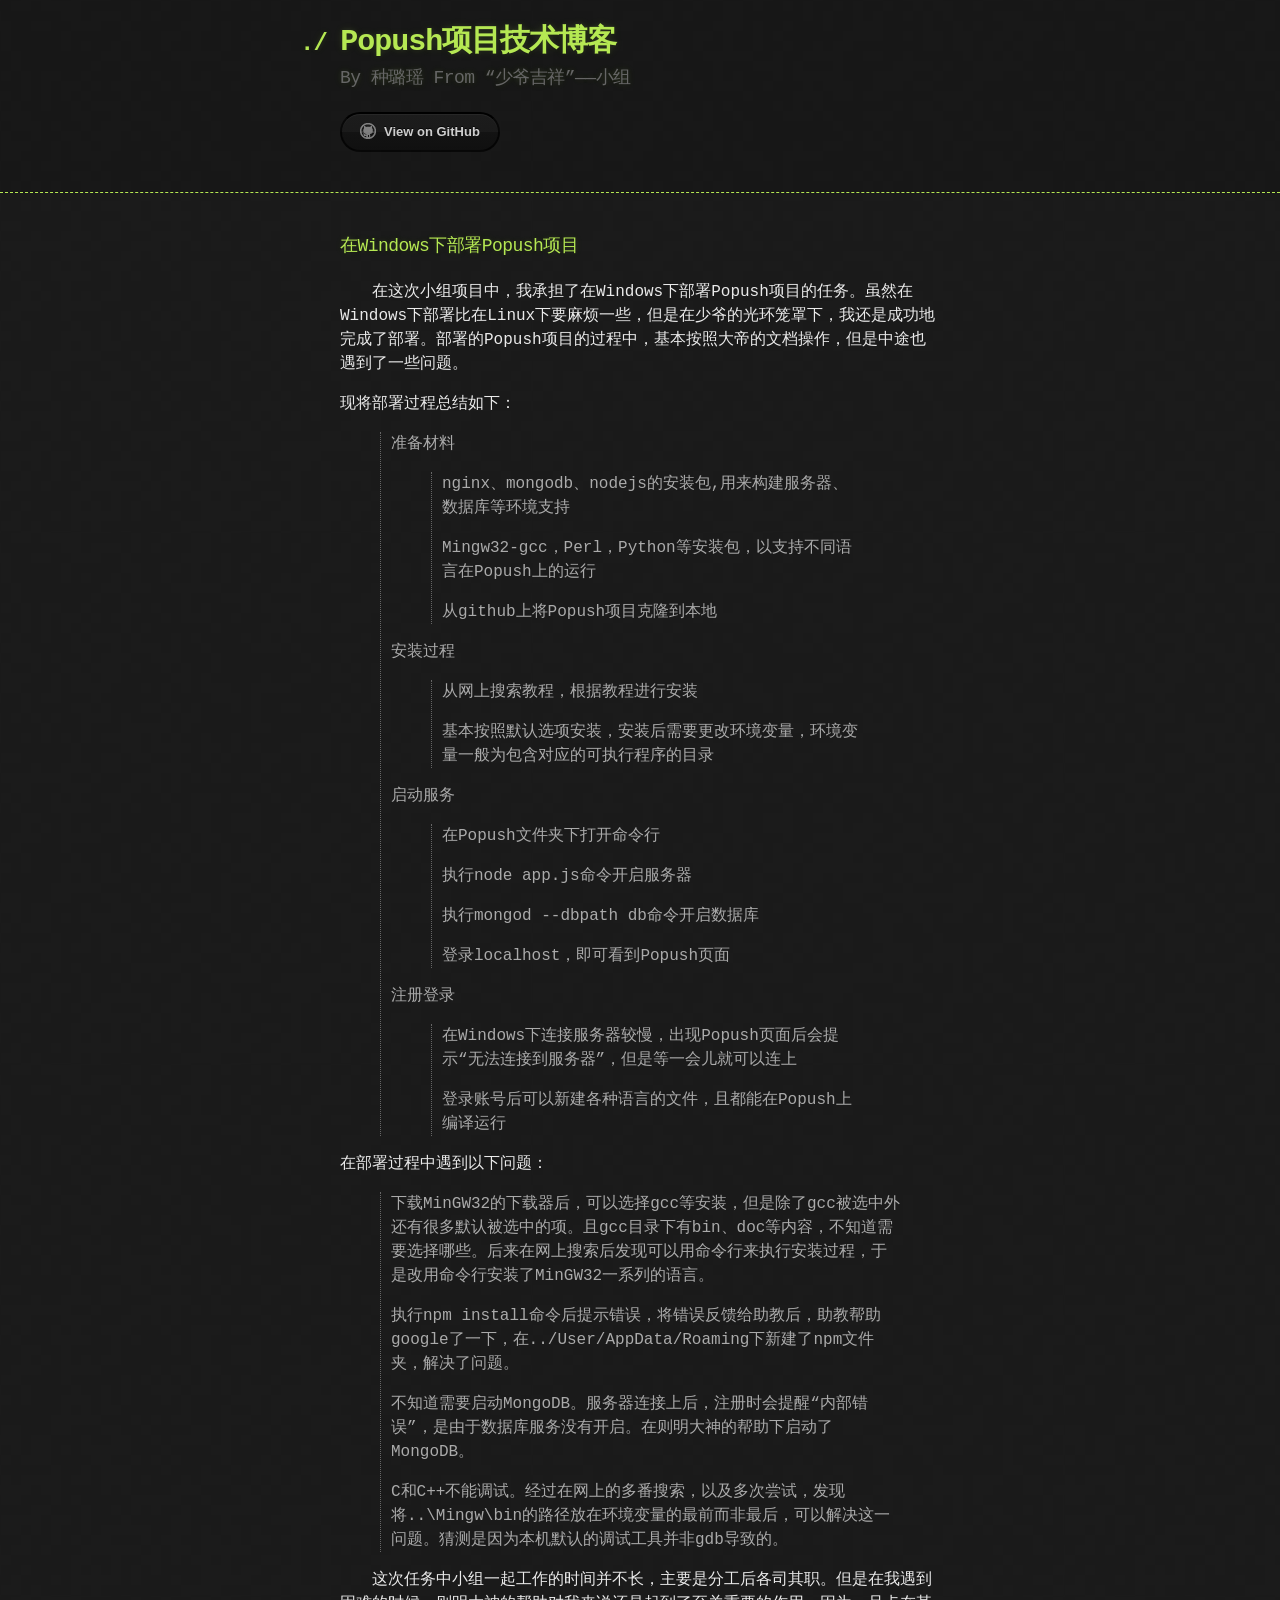
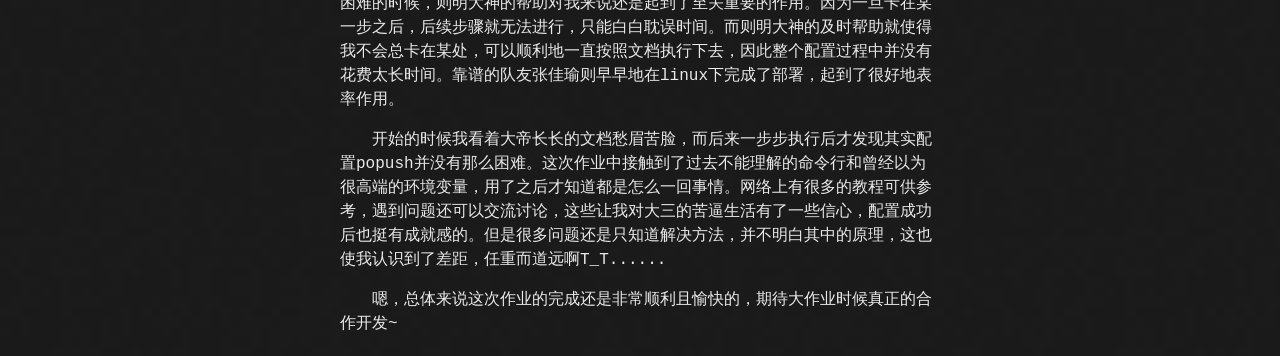
==== commit 9f11878f: "Replace master branch with page content via GitHub" ====
--- a/index.html
+++ b/index.html
@@ -1,74 +1,98 @@
-<!doctype html>
+<!DOCTYPE html>
 <html>
   <head>
-    <meta charset="utf-8">
+    <meta charset='utf-8'>
     <meta http-equiv="X-UA-Compatible" content="chrome=1">
+
+    <link rel="stylesheet" type="text/css" href="stylesheets/stylesheet.css" media="screen">
+    <link rel="stylesheet" type="text/css" href="stylesheets/pygment_trac.css" media="screen">
+    <link rel="stylesheet" type="text/css" href="stylesheets/print.css" media="print">
+
     <title>Popush项目技术博客 by cocolotte</title>
-    <link rel="stylesheet" href="stylesheets/styles.css">
-    <link rel="stylesheet" href="stylesheets/pygment_trac.css">
-    <script src="https://ajax.googleapis.com/ajax/libs/jquery/1.7.1/jquery.min.js"></script>
-    <script src="javascripts/main.js"></script>
-    <!--[if lt IE 9]>
-      <script src="//html5shiv.googlecode.com/svn/trunk/html5.js"></script>
-    <![endif]-->
-    <meta name="viewport" content="width=device-width, initial-scale=1, user-scalable=no">
+  </head>
 
-  </head>
   <body>
 
-      <header>
+    <header>
+      <div class="container">
         <h1>Popush项目技术博客</h1>
-        <p>软件工程(3)    “少爷吉祥”——小组</p>
-      </header>
+        <h2>By 种璐瑶    From “少爷吉祥”——小组</h2>
 
-      <div id="banner">
-        <span id="logo"></span>
+        <section id="downloads">
+          <a href="https://github.com/cocolotte" class="btn btn-github"><span class="icon"></span>View on GitHub</a>
+        </section>
+      </div>
+    </header>
 
-        <a href="https://github.com/cocolotte" class="button fork"><strong>View On GitHub</strong></a>
-      </div><!-- end banner -->
+    <div class="container">
+      <section id="main_content">
+        <h3>
+<a name="%E5%9C%A8windows%E4%B8%8B%E9%83%A8%E7%BD%B2popush%E9%A1%B9%E7%9B%AE" class="anchor" href="#%E5%9C%A8windows%E4%B8%8B%E9%83%A8%E7%BD%B2popush%E9%A1%B9%E7%9B%AE"><span class="octicon octicon-link"></span></a>在Windows下部署Popush项目</h3>
 
-    <div class="wrapper">
-      <nav>
-        <ul></ul>
-      </nav>
-      <section>
-        <h3>
-<a name="welcome-to-github-pages" class="anchor" href="#welcome-to-github-pages"><span class="octicon octicon-link"></span></a>Welcome to GitHub Pages.</h3>
+<p>　　在这次小组项目中，我承担了在Windows下部署Popush项目的任务。虽然在Windows下部署比在Linux下要麻烦一些，但是在少爷的光环笼罩下，我还是成功地完成了部署。部署的Popush项目的过程中，基本按照大帝的文档操作，但是中途也遇到了一些问题。</p>
 
-<p>This automatic page generator is the easiest way to create beautiful pages for all of your projects. Author your page content here using GitHub Flavored Markdown, select a template crafted by a designer, and publish. After your page is generated, you can check out the new branch:</p>
+<p>现将部署过程总结如下：</p>
 
-<pre><code>$ cd your_repo_root/repo_name
-$ git fetch origin
-$ git checkout gh-pages
-</code></pre>
+<blockquote>
+<p>准备材料</p>
 
-<p>If you're using the GitHub for Mac, simply sync your repository and you'll see the new branch.</p>
+<blockquote>
+<p>nginx、mongodb、nodejs的安装包,用来构建服务器、数据库等环境支持</p>
 
-<h3>
-<a name="designer-templates" class="anchor" href="#designer-templates"><span class="octicon octicon-link"></span></a>Designer Templates</h3>
+<p>Mingw32-gcc，Perl，Python等安装包，以支持不同语言在Popush上的运行</p>
 
-<p>We've crafted some handsome templates for you to use. Go ahead and continue to layouts to browse through them. You can easily go back to edit your page before publishing. After publishing your page, you can revisit the page generator and switch to another theme. Your Page content will be preserved if it remained markdown format.</p>
+<p>从github上将Popush项目克隆到本地</p>
+</blockquote>
 
-<h3>
-<a name="rather-drive-stick" class="anchor" href="#rather-drive-stick"><span class="octicon octicon-link"></span></a>Rather Drive Stick?</h3>
+<p>安装过程</p>
 
-<p>If you prefer to not use the automatic generator, push a branch named <code>gh-pages</code> to your repository to create a page manually. In addition to supporting regular HTML content, GitHub Pages support Jekyll, a simple, blog aware static site generator written by our own Tom Preston-Werner. Jekyll makes it easy to create site-wide headers and footers without having to copy them across every page. It also offers intelligent blog support and other advanced templating features.</p>
+<blockquote>
+<p>从网上搜索教程，根据教程进行安装</p>
 
-<h3>
-<a name="authors-and-contributors" class="anchor" href="#authors-and-contributors"><span class="octicon octicon-link"></span></a>Authors and Contributors</h3>
+<p>基本按照默认选项安装，安装后需要更改环境变量，环境变量一般为包含对应的可执行程序的目录</p>
+</blockquote>
 
-<p>You can <a href="https://github.com/blog/821" class="user-mention">@mention</a> a GitHub username to generate a link to their profile. The resulting <code>&lt;a&gt;</code> element will link to the contributor's GitHub Profile. For example: In 2007, Chris Wanstrath (<a href="https://github.com/defunkt" class="user-mention">@defunkt</a>), PJ Hyett (<a href="https://github.com/pjhyett" class="user-mention">@pjhyett</a>), and Tom Preston-Werner (<a href="https://github.com/mojombo" class="user-mention">@mojombo</a>) founded GitHub.</p>
+<p>启动服务</p>
 
-<h3>
-<a name="support-or-contact" class="anchor" href="#support-or-contact"><span class="octicon octicon-link"></span></a>Support or Contact</h3>
+<blockquote>
+<p>在Popush文件夹下打开命令行</p>
 
-<p>Having trouble with Pages? Check out the documentation at <a href="http://help.github.com/pages">http://help.github.com/pages</a> or contact <a href="mailto:support@github.com">support@github.com</a> and we’ll help you sort it out.</p>
+<p>执行node app.js命令开启服务器</p>
+
+<p>执行mongod --dbpath db命令开启数据库</p>
+
+<p>登录localhost，即可看到Popush页面</p>
+</blockquote>
+
+<p>注册登录</p>
+
+<blockquote>
+<p>在Windows下连接服务器较慢，出现Popush页面后会提示“无法连接到服务器”，但是等一会儿就可以连上</p>
+
+<p>登录账号后可以新建各种语言的文件，且都能在Popush上编译运行</p>
+</blockquote>
+</blockquote>
+
+<p>在部署过程中遇到以下问题：</p>
+
+<blockquote>
+<p>下载MinGW32的下载器后，可以选择gcc等安装，但是除了gcc被选中外还有很多默认被选中的项。且gcc目录下有bin、doc等内容，不知道需要选择哪些。后来在网上搜索后发现可以用命令行来执行安装过程，于是改用命令行安装了MinGW32一系列的语言。</p>
+
+<p>执行npm install命令后提示错误，将错误反馈给助教后，助教帮助google了一下，在../User/AppData/Roaming下新建了npm文件夹，解决了问题。</p>
+
+<p>不知道需要启动MongoDB。服务器连接上后，注册时会提醒“内部错误”，是由于数据库服务没有开启。在则明大神的帮助下启动了MongoDB。</p>
+
+<p>C和C++不能调试。经过在网上的多番搜索，以及多次尝试，发现将..\Mingw\bin的路径放在环境变量的最前而非最后，可以解决这一问题。猜测是因为本机默认的调试工具并非gdb导致的。</p>
+</blockquote>
+
+<p>　　这次任务中小组一起工作的时间并不长，主要是分工后各司其职。但是在我遇到困难的时候，则明大神的帮助对我来说还是起到了至关重要的作用。因为一旦卡在某一步之后，后续步骤就无法进行，只能白白耽误时间。而则明大神的及时帮助就使得我不会总卡在某处，可以顺利地一直按照文档执行下去，因此整个配置过程中并没有花费太长时间。靠谱的队友张佳瑜则早早地在linux下完成了部署，起到了很好地表率作用。</p>
+
+<p>　　开始的时候我看着大帝长长的文档愁眉苦脸，而后来一步步执行后才发现其实配置popush并没有那么困难。这次作业中接触到了过去不能理解的命令行和曾经以为很高端的环境变量，用了之后才知道都是怎么一回事情。网络上有很多的教程可供参考，遇到问题还可以交流讨论，这些让我对大三的苦逼生活有了一些信心，配置成功后也挺有成就感的。但是很多问题还是只知道解决方法，并不明白其中的原理，这也使我认识到了差距，任重而道远啊T_T......</p>
+
+<p>　　嗯，总体来说这次作业的完成还是非常顺利且愉快的，期待大作业时候真正的合作开发~</p>
       </section>
-      <footer>
-        <p><small>Hosted on GitHub Pages &mdash; Theme by <a href="https://twitter.com/michigangraham">mattgraham</a></small></p>
-      </footer>
     </div>
-    <!--[if !IE]><script>fixScale(document);</script><![endif]-->
+
     
   </body>
 </html>
--- a/stylesheets/stylesheet.css
+++ b/stylesheets/stylesheet.css
@@ -0,0 +1,247 @@
+body {
+  margin: 0;
+  padding: 0;
+  background: #151515 url("../images/bkg.png") 0 0;
+  color: #eaeaea;
+  font: 16px;
+  line-height: 1.5;
+  font-family: Monaco, "Bitstream Vera Sans Mono", "Lucida Console", Terminal, monospace;
+}
+
+/* General & 'Reset' Stuff */
+
+.container {
+  width: 90%;
+  max-width: 600px;
+  margin: 0 auto;
+}
+
+section {
+  display: block;
+  margin: 0 0 20px 0;
+}
+
+h1, h2, h3, h4, h5, h6 {
+  margin: 0 0 20px;
+}
+
+li {
+  line-height: 1.4 ;
+}
+
+/* Header, <header>
+   header   - container
+   h1       - project name
+   h2       - project description
+*/
+
+header {
+  background: rgba(0, 0, 0, 0.1);
+  width: 100%;
+  border-bottom: 1px dashed #b5e853;
+  padding: 20px 0;
+  margin: 0 0 40px 0;
+}
+
+header h1 {
+  font-size: 30px;
+  line-height: 1.5;
+  margin: 0 0 0 -40px;
+  font-weight: bold;
+  font-family: Monaco, "Bitstream Vera Sans Mono", "Lucida Console", Terminal, monospace;
+  color: #b5e853;
+  text-shadow: 0 1px 1px rgba(0, 0, 0, 0.1),
+               0 0 5px rgba(181, 232, 83, 0.1),
+               0 0 10px rgba(181, 232, 83, 0.1);
+  letter-spacing: -1px;
+  -webkit-font-smoothing: antialiased;
+}
+
+header h1:before {
+  content: "./ ";
+  font-size: 24px;
+}
+
+header h2 {
+  font-size: 18px;
+  font-weight: 300;
+  color: #666;
+}
+
+#downloads .btn {
+  display: inline-block;
+  text-align: center;
+  margin: 0;
+}
+
+/* Main Content
+*/
+
+#main_content {
+  width: 100%;
+  -webkit-font-smoothing: antialiased;
+}
+section img {
+  max-width: 100%
+}
+
+h1, h2, h3, h4, h5, h6 {
+  font-weight: normal;
+  font-family: Monaco, "Bitstream Vera Sans Mono", "Lucida Console", Terminal, monospace;
+  color: #b5e853;
+  letter-spacing: -0.03em;
+  text-shadow: 0 1px 1px rgba(0, 0, 0, 0.1),
+               0 0 5px rgba(181, 232, 83, 0.1),
+               0 0 10px rgba(181, 232, 83, 0.1);
+}
+
+#main_content h1 {
+  font-size: 30px;
+}
+
+#main_content h2 {
+  font-size: 24px;
+}
+
+#main_content h3 {
+  font-size: 18px;
+}
+
+#main_content h4 {
+  font-size: 14px;
+}
+
+#main_content h5 {
+  font-size: 12px;
+  text-transform: uppercase;
+  margin: 0 0 5px 0;
+}
+
+#main_content h6 {
+  font-size: 12px;
+  text-transform: uppercase;
+  color: #999;
+  margin: 0 0 5px 0;
+}
+
+dt {
+  font-style: italic;
+  font-weight: bold;
+}
+
+ul li {
+  list-style: none;
+}
+
+ul li:before {
+  content: ">>";
+  font-family: Monaco, "Bitstream Vera Sans Mono", "Lucida Console", Terminal, monospace;
+  font-size: 13px;
+  color: #b5e853;
+  margin-left: -37px;
+  margin-right: 21px;
+  line-height: 16px;
+}
+
+blockquote {
+  color: #aaa;
+  padding-left: 10px;
+  border-left: 1px dotted #666;
+}
+
+pre {
+  background: rgba(0, 0, 0, 0.9);
+  border: 1px solid rgba(255, 255, 255, 0.15);
+  padding: 10px;
+  font-size: 14px;
+  color: #b5e853;
+  border-radius: 2px;
+  -moz-border-radius: 2px;
+  -webkit-border-radius: 2px;
+  text-wrap: normal;
+  overflow: auto;
+  overflow-y: hidden;
+}
+
+table {
+  width: 100%;
+  margin: 0 0 20px 0;
+}
+
+th {
+  text-align: left;
+  border-bottom: 1px dashed #b5e853;
+  padding: 5px 10px;
+}
+
+td {
+  padding: 5px 10px;
+}
+
+hr {
+  height: 0;
+  border: 0;
+  border-bottom: 1px dashed #b5e853;
+  color: #b5e853;
+}
+
+/* Buttons
+*/
+
+.btn {
+  display: inline-block;
+  background: -webkit-linear-gradient(top, rgba(40, 40, 40, 0.3), rgba(35, 35, 35, 0.3) 50%, rgba(10, 10, 10, 0.3) 50%, rgba(0, 0, 0, 0.3));
+  padding: 8px 18px;
+  border-radius: 50px;
+  border: 2px solid rgba(0, 0, 0, 0.7);
+  border-bottom: 2px solid rgba(0, 0, 0, 0.7);
+  border-top: 2px solid rgba(0, 0, 0, 1);
+  color: rgba(255, 255, 255, 0.8);
+  font-family: Helvetica, Arial, sans-serif;
+  font-weight: bold;
+  font-size: 13px;
+  text-decoration: none;
+  text-shadow: 0 -1px 0 rgba(0, 0, 0, 0.75);
+  box-shadow: inset 0 1px 0 rgba(255, 255, 255, 0.05);
+}
+
+.btn:hover {
+  background: -webkit-linear-gradient(top, rgba(40, 40, 40, 0.6), rgba(35, 35, 35, 0.6) 50%, rgba(10, 10, 10, 0.8) 50%, rgba(0, 0, 0, 0.8));
+}
+
+.btn .icon {
+  display: inline-block;
+  width: 16px;
+  height: 16px;
+  margin: 1px 8px 0 0;
+  float: left;
+}
+
+.btn-github .icon {
+  opacity: 0.6;
+  background: url("../images/blacktocat.png") 0 0 no-repeat;
+}
+
+/* Links
+   a, a:hover, a:visited
+*/
+
+a {
+  color: #63c0f5;
+  text-shadow: 0 0 5px rgba(104, 182, 255, 0.5);
+}
+
+/* Clearfix */
+
+.cf:before, .cf:after {
+  content:"";
+  display:table;
+}
+
+.cf:after {
+  clear:both;
+}
+
+.cf {
+  zoom:1;
+}
--- a/stylesheets/pygment_trac.css
+++ b/stylesheets/pygment_trac.css
@@ -0,0 +1,68 @@
+.highlight .c { color: #999988; font-style: italic } /* Comment */
+.highlight .err { color: #a61717; background-color: #e3d2d2 } /* Error */
+.highlight .k { font-weight: bold } /* Keyword */
+.highlight .o { font-weight: bold } /* Operator */
+.highlight .cm { color: #999988; font-style: italic } /* Comment.Multiline */
+.highlight .cp { color: #999999; font-weight: bold } /* Comment.Preproc */
+.highlight .c1 { color: #999988; font-style: italic } /* Comment.Single */
+.highlight .cs { color: #999999; font-weight: bold; font-style: italic } /* Comment.Special */
+.highlight .gd { color: #000000; background-color: #ffdddd } /* Generic.Deleted */
+.highlight .gd .x { color: #000000; background-color: #ffaaaa } /* Generic.Deleted.Specific */
+.highlight .ge { font-style: italic } /* Generic.Emph */
+.highlight .gr { color: #aa0000 } /* Generic.Error */
+.highlight .gh { color: #999999 } /* Generic.Heading */
+.highlight .gi { color: #000000; background-color: #ddffdd } /* Generic.Inserted */
+.highlight .gi .x { color: #000000; background-color: #aaffaa } /* Generic.Inserted.Specific */
+.highlight .go { color: #888888 } /* Generic.Output */
+.highlight .gp { color: #555555 } /* Generic.Prompt */
+.highlight .gs { font-weight: bold } /* Generic.Strong */
+.highlight .gu { color: #800080; font-weight: bold; } /* Generic.Subheading */
+.highlight .gt { color: #aa0000 } /* Generic.Traceback */
+.highlight .kc { font-weight: bold } /* Keyword.Constant */
+.highlight .kd { font-weight: bold } /* Keyword.Declaration */
+.highlight .kn { font-weight: bold } /* Keyword.Namespace */
+.highlight .kp { font-weight: bold } /* Keyword.Pseudo */
+.highlight .kr { font-weight: bold } /* Keyword.Reserved */
+.highlight .kt { color: #445588; font-weight: bold } /* Keyword.Type */
+.highlight .m { color: #009999 } /* Literal.Number */
+.highlight .s { color: #d14 } /* Literal.String */
+.highlight .na { color: #008080 } /* Name.Attribute */
+.highlight .nb { color: #0086B3 } /* Name.Builtin */
+.highlight .nc { color: #445588; font-weight: bold } /* Name.Class */
+.highlight .no { color: #008080 } /* Name.Constant */
+.highlight .ni { color: #800080 } /* Name.Entity */
+.highlight .ne { color: #990000; font-weight: bold } /* Name.Exception */
+.highlight .nf { color: #990000; font-weight: bold } /* Name.Function */
+.highlight .nn { color: #555555 } /* Name.Namespace */
+.highlight .nt { color: #CBDFFF } /* Name.Tag */
+.highlight .nv { color: #008080 } /* Name.Variable */
+.highlight .ow { font-weight: bold } /* Operator.Word */
+.highlight .w { color: #bbbbbb } /* Text.Whitespace */
+.highlight .mf { color: #009999 } /* Literal.Number.Float */
+.highlight .mh { color: #009999 } /* Literal.Number.Hex */
+.highlight .mi { color: #009999 } /* Literal.Number.Integer */
+.highlight .mo { color: #009999 } /* Literal.Number.Oct */
+.highlight .sb { color: #d14 } /* Literal.String.Backtick */
+.highlight .sc { color: #d14 } /* Literal.String.Char */
+.highlight .sd { color: #d14 } /* Literal.String.Doc */
+.highlight .s2 { color: #d14 } /* Literal.String.Double */
+.highlight .se { color: #d14 } /* Literal.String.Escape */
+.highlight .sh { color: #d14 } /* Literal.String.Heredoc */
+.highlight .si { color: #d14 } /* Literal.String.Interpol */
+.highlight .sx { color: #d14 } /* Literal.String.Other */
+.highlight .sr { color: #009926 } /* Literal.String.Regex */
+.highlight .s1 { color: #d14 } /* Literal.String.Single */
+.highlight .ss { color: #990073 } /* Literal.String.Symbol */
+.highlight .bp { color: #999999 } /* Name.Builtin.Pseudo */
+.highlight .vc { color: #008080 } /* Name.Variable.Class */
+.highlight .vg { color: #008080 } /* Name.Variable.Global */
+.highlight .vi { color: #008080 } /* Name.Variable.Instance */
+.highlight .il { color: #009999 } /* Literal.Number.Integer.Long */
+
+.type-csharp .highlight .k { color: #0000FF }
+.type-csharp .highlight .kt { color: #0000FF }
+.type-csharp .highlight .nf { color: #000000; font-weight: normal }
+.type-csharp .highlight .nc { color: #2B91AF }
+.type-csharp .highlight .nn { color: #000000 }
+.type-csharp .highlight .s { color: #A31515 }
+.type-csharp .highlight .sc { color: #A31515 }
